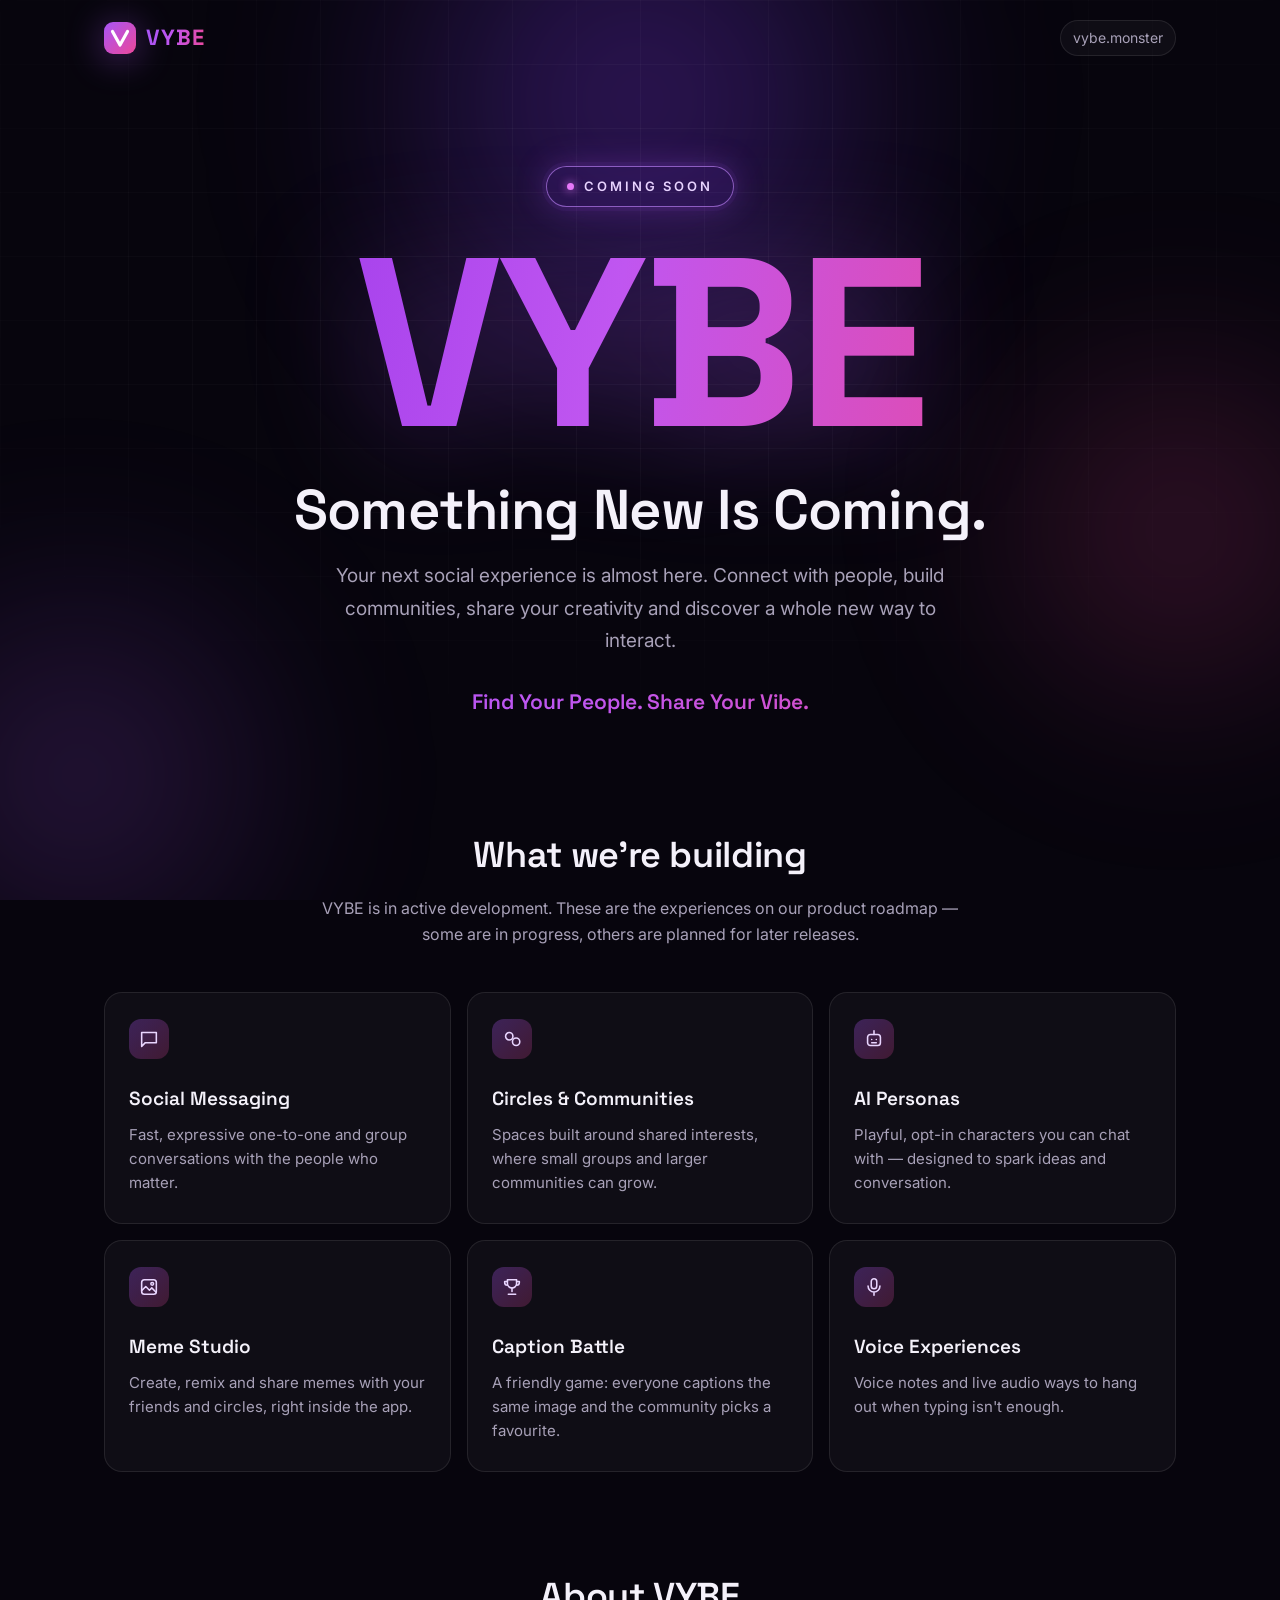
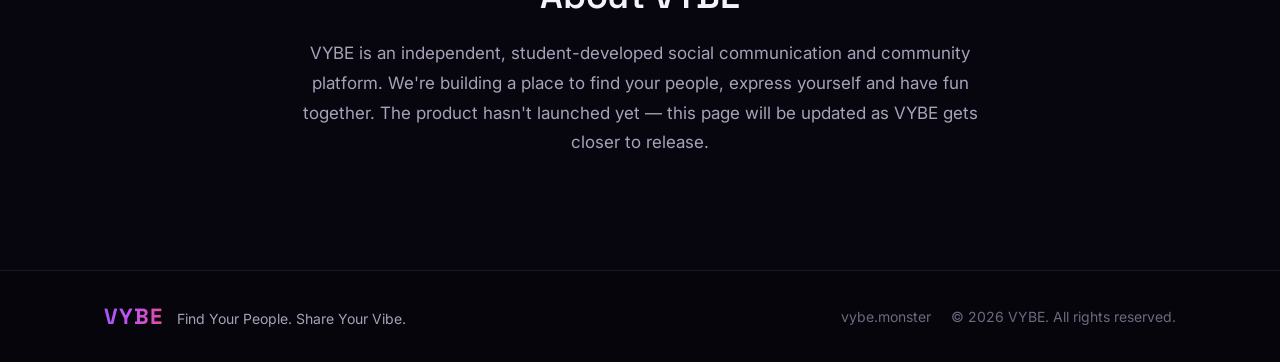
==== index.html @ 58b7d262 "VYBE coming soon landing page Co-Authored-By: Claude Opus 5.5 <noreply@anthropic.com>" ====
<!doctype html>
<html lang="en">
<head>
  <meta charset="utf-8">
  <meta name="viewport" content="width=device-width, initial-scale=1">
  <title>VYBE — Coming Soon | Find Your People. Share Your Vibe.</title>
  <meta name="description" content="VYBE is an upcoming social communication and community platform, independently developed by a student team. Messaging, circles, creative tools and more — coming soon.">
  <meta name="theme-color" content="#07050d">
  <meta name="color-scheme" content="dark">
  <link rel="canonical" href="https://vybe.monster/">
  <link rel="icon" href="/favicon.svg" type="image/svg+xml">
  <link rel="icon" href="/favicon-32.png" sizes="32x32" type="image/png">
  <link rel="apple-touch-icon" href="/apple-touch-icon.png">

  <!-- Open Graph / social -->
  <meta property="og:type" content="website">
  <meta property="og:site_name" content="VYBE">
  <meta property="og:url" content="https://vybe.monster/">
  <meta property="og:title" content="VYBE — Coming Soon">
  <meta property="og:description" content="Find Your People. Share Your Vibe. An upcoming social communication and community platform, independently developed by a student team.">
  <meta property="og:image" content="https://vybe.monster/og-image.png">
  <meta property="og:image:width" content="1200">
  <meta property="og:image:height" content="630">
  <meta property="og:image:alt" content="VYBE — Coming Soon. Find Your People. Share Your Vibe.">
  <meta name="twitter:card" content="summary_large_image">
  <meta name="twitter:title" content="VYBE — Coming Soon">
  <meta name="twitter:description" content="Find Your People. Share Your Vibe. An upcoming social platform, independently developed by a student team.">
  <meta name="twitter:image" content="https://vybe.monster/og-image.png">

  <script type="application/ld+json">
  {"@context":"https://schema.org","@type":"WebSite","name":"VYBE","url":"https://vybe.monster/","description":"VYBE is an upcoming social communication and community platform, independently developed by a student team."}
  </script>

  <link rel="preconnect" href="https://fonts.googleapis.com">
  <link rel="preconnect" href="https://fonts.gstatic.com" crossorigin>
  <link href="https://fonts.googleapis.com/css2?family=Space+Grotesk:wght@500;600;700&family=Inter:wght@400;500;600&display=swap" rel="stylesheet">
  <link rel="stylesheet" href="/styles.css">
</head>
<body>
  <a class="skip" href="#main">Skip to content</a>

  <div class="bg" aria-hidden="true">
    <div class="glow glow-a"></div>
    <div class="glow glow-b"></div>
    <div class="glow glow-c"></div>
    <div class="grid"></div>
  </div>

  <header class="site-header">
    <div class="wrap header-inner">
      <a class="brand" href="/" aria-label="VYBE home">
        <svg class="brand-mark" viewBox="0 0 32 32" aria-hidden="true"><defs><linearGradient id="hm" x1="0" y1="0" x2="1" y2="1"><stop offset="0" stop-color="#a855f7"/><stop offset="1" stop-color="#ec4899"/></linearGradient></defs><rect width="32" height="32" rx="9" fill="url(#hm)"/><path d="M8.5 9.5 16 23l7.5-13.5" fill="none" stroke="#fff" stroke-width="3.2" stroke-linecap="round" stroke-linejoin="round"/></svg>
        <span class="brand-word">VYBE</span>
      </a>
      <span class="domain">vybe.monster</span>
    </div>
  </header>

  <main id="main">
    <section class="hero wrap" aria-labelledby="hero-title">
      <p class="badge reveal" style="--d:0ms"><span class="dot" aria-hidden="true"></span>Coming Soon</p>
      <p class="mega reveal" style="--d:80ms" aria-hidden="true">VYBE</p>
      <h1 id="hero-title" class="reveal" style="--d:160ms">Something New Is Coming.</h1>
      <p class="lede reveal" style="--d:240ms">Your next social experience is almost here. Connect with people, build communities, share your creativity and discover a whole new way to interact.</p>
      <p class="tagline reveal" style="--d:320ms">Find Your People. Share Your Vibe.</p>
    </section>

    <section class="features wrap" aria-labelledby="features-title">
      <div class="section-head reveal" style="--d:0ms">
        <h2 id="features-title">What we're building</h2>
        <p>VYBE is in active development. These are the experiences on our product roadmap — some are in progress, others are planned for later releases.</p>
      </div>
      <ul class="cards">
        <li class="card reveal" style="--d:0ms">
          <svg viewBox="0 0 24 24" aria-hidden="true"><path d="M4 5h16v11H8l-4 4z"/></svg>
          <h3>Social Messaging</h3>
          <p>Fast, expressive one-to-one and group conversations with the people who matter.</p>
        </li>
        <li class="card reveal" style="--d:60ms">
          <svg viewBox="0 0 24 24" aria-hidden="true"><circle cx="9" cy="9" r="4"/><circle cx="16.5" cy="15" r="4"/></svg>
          <h3>Circles &amp; Communities</h3>
          <p>Spaces built around shared interests, where small groups and larger communities can grow.</p>
        </li>
        <li class="card reveal" style="--d:120ms">
          <svg viewBox="0 0 24 24" aria-hidden="true"><rect x="5" y="7" width="14" height="12" rx="3"/><path d="M12 3v4M9.5 12.5h.01M14.5 12.5h.01M9.5 16h5"/></svg>
          <h3>AI Personas</h3>
          <p>Playful, opt-in characters you can chat with — designed to spark ideas and conversation.</p>
        </li>
        <li class="card reveal" style="--d:180ms">
          <svg viewBox="0 0 24 24" aria-hidden="true"><rect x="4" y="4" width="16" height="16" rx="3"/><path d="m4 16 4.5-4.5 4 4L15 13l5 5"/><circle cx="15.5" cy="8.5" r="1.5"/></svg>
          <h3>Meme Studio</h3>
          <p>Create, remix and share memes with your friends and circles, right inside the app.</p>
        </li>
        <li class="card reveal" style="--d:240ms">
          <svg viewBox="0 0 24 24" aria-hidden="true"><path d="M7 4h10v4a5 5 0 0 1-10 0z"/><path d="M12 13v4M8 20h8M7 6H4v1a3 3 0 0 0 3 3M17 6h3v1a3 3 0 0 1-3 3"/></svg>
          <h3>Caption Battle</h3>
          <p>A friendly game: everyone captions the same image and the community picks a favourite.</p>
        </li>
        <li class="card reveal" style="--d:300ms">
          <svg viewBox="0 0 24 24" aria-hidden="true"><rect x="9" y="3" width="6" height="11" rx="3"/><path d="M5.5 11a6.5 6.5 0 0 0 13 0M12 17.5V21"/></svg>
          <h3>Voice Experiences</h3>
          <p>Voice notes and live audio ways to hang out when typing isn't enough.</p>
        </li>
      </ul>
    </section>

    <section class="about wrap reveal" aria-labelledby="about-title">
      <h2 id="about-title">About VYBE</h2>
      <p>VYBE is an independent, student-developed social communication and community platform. We're building a place to find your people, express yourself and have fun together. The product hasn't launched yet — this page will be updated as VYBE gets closer to release.</p>
    </section>
  </main>

  <footer class="site-footer">
    <div class="wrap footer-inner">
      <div class="footer-brand">
        <span class="brand-word">VYBE</span>
        <span class="footer-tag">Find Your People. Share Your Vibe.</span>
      </div>
      <div class="footer-meta">
        <span>vybe.monster</span>
        <span>&copy; <span id="year">2026</span> VYBE. All rights reserved.</span>
      </div>
    </div>
  </footer>

  <script>
    document.getElementById('year').textContent = new Date().getFullYear();
    document.documentElement.classList.add('js');
    if ('IntersectionObserver' in window) {
      const io = new IntersectionObserver((entries) => {
        for (const e of entries) if (e.isIntersecting) { e.target.classList.add('in'); io.unobserve(e.target); }
      }, { rootMargin: '0px 0px -8% 0px' });
      document.querySelectorAll('.reveal').forEach((el) => io.observe(el));
    } else {
      document.querySelectorAll('.reveal').forEach((el) => el.classList.add('in'));
    }
  </script>
</body>
</html>
---- styles.css ----
:root {
  --bg: #07050d;
  --surface: rgba(255, 255, 255, 0.035);
  --border: rgba(255, 255, 255, 0.09);
  --text: #f4f1fa;
  --muted: #a8a1b8;
  --faint: #6f6880;
  --violet: #a855f7;
  --purple: #7c3aed;
  --pink: #ec4899;
  --grad: linear-gradient(100deg, #a855f7 0%, #c056f0 45%, #ec4899 100%);
  --display: "Space Grotesk", system-ui, -apple-system, "Segoe UI", sans-serif;
  --body: "Inter", system-ui, -apple-system, "Segoe UI", sans-serif;
  --wrap: 1120px;
}

*, *::before, *::after { box-sizing: border-box; }
html { -webkit-text-size-adjust: 100%; scroll-behavior: smooth; }
body {
  margin: 0;
  min-height: 100vh;
  background: var(--bg);
  color: var(--text);
  font-family: var(--body);
  font-size: 16px;
  line-height: 1.6;
  -webkit-font-smoothing: antialiased;
  overflow-x: hidden;
}
h1, h2, h3, p { margin: 0; }
ul { margin: 0; padding: 0; list-style: none; }
a { color: inherit; }

.wrap { width: 100%; max-width: var(--wrap); margin: 0 auto; padding-left: 24px; padding-right: 24px; }

.skip {
  position: absolute; left: 16px; top: -48px; z-index: 10;
  background: #fff; color: #000; padding: 8px 14px; border-radius: 8px; text-decoration: none;
}
.skip:focus { top: 12px; }

/* ---------- background lighting ---------- */
.bg { position: fixed; inset: 0; z-index: -1; overflow: hidden; pointer-events: none; }
.glow { position: absolute; border-radius: 50%; filter: blur(90px); opacity: .55; will-change: transform; }
.glow-a { width: 720px; height: 720px; left: 50%; top: -260px; margin-left: -360px;
  background: radial-gradient(circle, rgba(124, 58, 237, .75), transparent 65%); animation: drift 18s ease-in-out infinite alternate; }
.glow-b { width: 520px; height: 520px; right: -160px; top: 30%;
  background: radial-gradient(circle, rgba(236, 72, 153, .45), transparent 65%); animation: drift 22s ease-in-out infinite alternate-reverse; }
.glow-c { width: 560px; height: 560px; left: -200px; top: 55%;
  background: radial-gradient(circle, rgba(168, 85, 247, .45), transparent 65%); animation: drift 26s ease-in-out infinite alternate; }
.grid { position: absolute; inset: 0;
  background-image: linear-gradient(rgba(255,255,255,.035) 1px, transparent 1px), linear-gradient(90deg, rgba(255,255,255,.035) 1px, transparent 1px);
  background-size: 64px 64px;
  mask-image: radial-gradient(ellipse 70% 55% at 50% 30%, #000 30%, transparent 100%);
  -webkit-mask-image: radial-gradient(ellipse 70% 55% at 50% 30%, #000 30%, transparent 100%); }
@keyframes drift { from { transform: translate3d(0, 0, 0) scale(1); } to { transform: translate3d(40px, 30px, 0) scale(1.08); } }

/* ---------- header ---------- */
.site-header { position: relative; z-index: 2; }
.header-inner { display: flex; align-items: center; justify-content: space-between; height: 76px; }
.brand { display: inline-flex; align-items: center; gap: 10px; text-decoration: none; border-radius: 10px; }
.brand-mark { width: 32px; height: 32px; filter: drop-shadow(0 4px 18px rgba(168, 85, 247, .45)); }
.brand-word {
  font-family: var(--display); font-weight: 700; font-size: 22px; letter-spacing: .04em;
  background: var(--grad); -webkit-background-clip: text; background-clip: text; color: transparent;
}
.domain { font-size: 14px; color: var(--muted); padding: 6px 12px; border: 1px solid var(--border); border-radius: 999px; background: var(--surface); }

/* ---------- hero ---------- */
.hero { text-align: center; padding-top: clamp(48px, 10vh, 112px); padding-bottom: clamp(72px, 12vh, 128px); }
.badge {
  display: inline-flex; align-items: center; gap: 10px;
  padding: 9px 20px; border-radius: 999px;
  border: 1.5px solid rgba(192, 132, 252, .65);
  color: #e9d5ff; font-weight: 600; font-size: 13px; letter-spacing: .22em; text-transform: uppercase;
  background: rgba(124, 58, 237, .1);
  box-shadow: 0 0 0 4px rgba(168, 85, 247, .06), 0 0 32px rgba(168, 85, 247, .28);
}
.dot { width: 7px; height: 7px; border-radius: 50%; background: #e879f9; box-shadow: 0 0 10px #e879f9; animation: blink 2.4s ease-in-out infinite; }
@keyframes blink { 50% { opacity: .35; } }

.mega {
  margin-top: 28px;
  font-family: var(--display); font-weight: 700; line-height: .9;
  font-size: clamp(88px, 21vw, 240px); letter-spacing: -.02em;
  background: linear-gradient(100deg, #9333ea 0%, #c056f0 30%, #ec4899 60%, #c056f0 80%, #a855f7 100%); background-size: 160% 100%;
  -webkit-background-clip: text; background-clip: text; color: transparent;
  filter: drop-shadow(0 10px 60px rgba(168, 85, 247, .35));
  animation: shimmer 9s ease-in-out infinite alternate;
}
@keyframes shimmer { from { background-position: 0% 50%; } to { background-position: 100% 50%; } }

.hero h1 {
  margin-top: 28px;
  font-family: var(--display); font-weight: 600;
  font-size: clamp(30px, 5vw, 56px); line-height: 1.1; letter-spacing: -.015em;
}
.lede { margin: 20px auto 0; max-width: 620px; color: var(--muted); font-size: clamp(16px, 1.6vw, 19px); line-height: 1.7; }
.tagline {
  margin-top: 28px; font-family: var(--display); font-weight: 600; font-size: clamp(17px, 2vw, 21px);
  background: var(--grad); -webkit-background-clip: text; background-clip: text; color: transparent;
}

/* ---------- features ---------- */
.features { padding-bottom: 96px; }
.section-head { text-align: center; max-width: 640px; margin: 0 auto 44px; }
.section-head h2, .about h2 { font-family: var(--display); font-weight: 600; font-size: clamp(26px, 3.4vw, 36px); letter-spacing: -.01em; }
.section-head p { margin-top: 12px; color: var(--muted); }

.cards { display: grid; grid-template-columns: repeat(3, 1fr); gap: 16px; }
.card {
  position: relative; padding: 26px 24px 28px; border-radius: 18px;
  background: var(--surface); border: 1px solid var(--border);
  transition: transform .35s ease, border-color .35s ease, background .35s ease;
}
.card:hover { transform: translateY(-3px); border-color: rgba(192, 132, 252, .4); background: rgba(168, 85, 247, .06); }
.card svg {
  width: 40px; height: 40px; padding: 9px; border-radius: 12px;
  fill: none; stroke: #e9d5ff; stroke-width: 1.7; stroke-linecap: round; stroke-linejoin: round;
  background: linear-gradient(135deg, rgba(168, 85, 247, .3), rgba(236, 72, 153, .22));
}
.card h3 { margin-top: 18px; font-family: var(--display); font-weight: 600; font-size: 19px; }
.card p { margin-top: 8px; color: var(--muted); font-size: 15px; line-height: 1.6; }

/* ---------- about ---------- */
.about {
  max-width: 760px; text-align: center; padding-bottom: 112px;
}
.about p { margin-top: 14px; color: var(--muted); font-size: 17px; line-height: 1.75; }

/* ---------- footer ---------- */
.site-footer { border-top: 1px solid var(--border); background: rgba(7, 5, 13, .6); }
.footer-inner { display: flex; align-items: center; justify-content: space-between; gap: 16px; padding-top: 28px; padding-bottom: 28px; }
.footer-brand { display: flex; align-items: baseline; gap: 14px; flex-wrap: wrap; }
.footer-tag { color: var(--muted); font-size: 14px; }
.footer-meta { display: flex; gap: 20px; color: var(--faint); font-size: 14px; flex-wrap: wrap; justify-content: flex-end; }

/* ---------- motion ---------- */
.js .reveal { opacity: 0; transform: translateY(18px); transition: opacity .8s cubic-bezier(.2,.7,.2,1) var(--d, 0ms), transform .8s cubic-bezier(.2,.7,.2,1) var(--d, 0ms); }
.js .reveal.in { opacity: 1; transform: none; }
/* Hero content stays visible even if JS or animation timing is unavailable; it only slides in. */
.js .hero .reveal { opacity: 1; transform: none; transition: none; animation: rise .9s cubic-bezier(.2,.7,.2,1) var(--d, 0ms) both; }
@keyframes rise { from { transform: translateY(16px); } to { transform: none; } }

@media (prefers-reduced-motion: reduce) {
  *, *::before, *::after { animation: none !important; transition: none !important; }
  .js .reveal { opacity: 1; transform: none; }
}

a:focus-visible { outline: 2px solid #c084fc; outline-offset: 4px; }

/* ---------- responsive ---------- */
@media (max-width: 900px) {
  .cards { grid-template-columns: repeat(2, 1fr); }
}
@media (max-width: 600px) {
  .wrap { padding-left: 16px; padding-right: 16px; }
  .header-inner { height: 64px; }
  .domain { font-size: 13px; padding: 5px 10px; }
  .cards { grid-template-columns: 1fr; }
  .badge { font-size: 12px; letter-spacing: .18em; }
  .footer-inner { flex-direction: column; align-items: flex-start; }
  .footer-meta { justify-content: flex-start; gap: 6px 16px; }
  .glow { filter: blur(70px); }
  .glow-a { width: 480px; height: 480px; margin-left: -240px; top: -180px; }
}
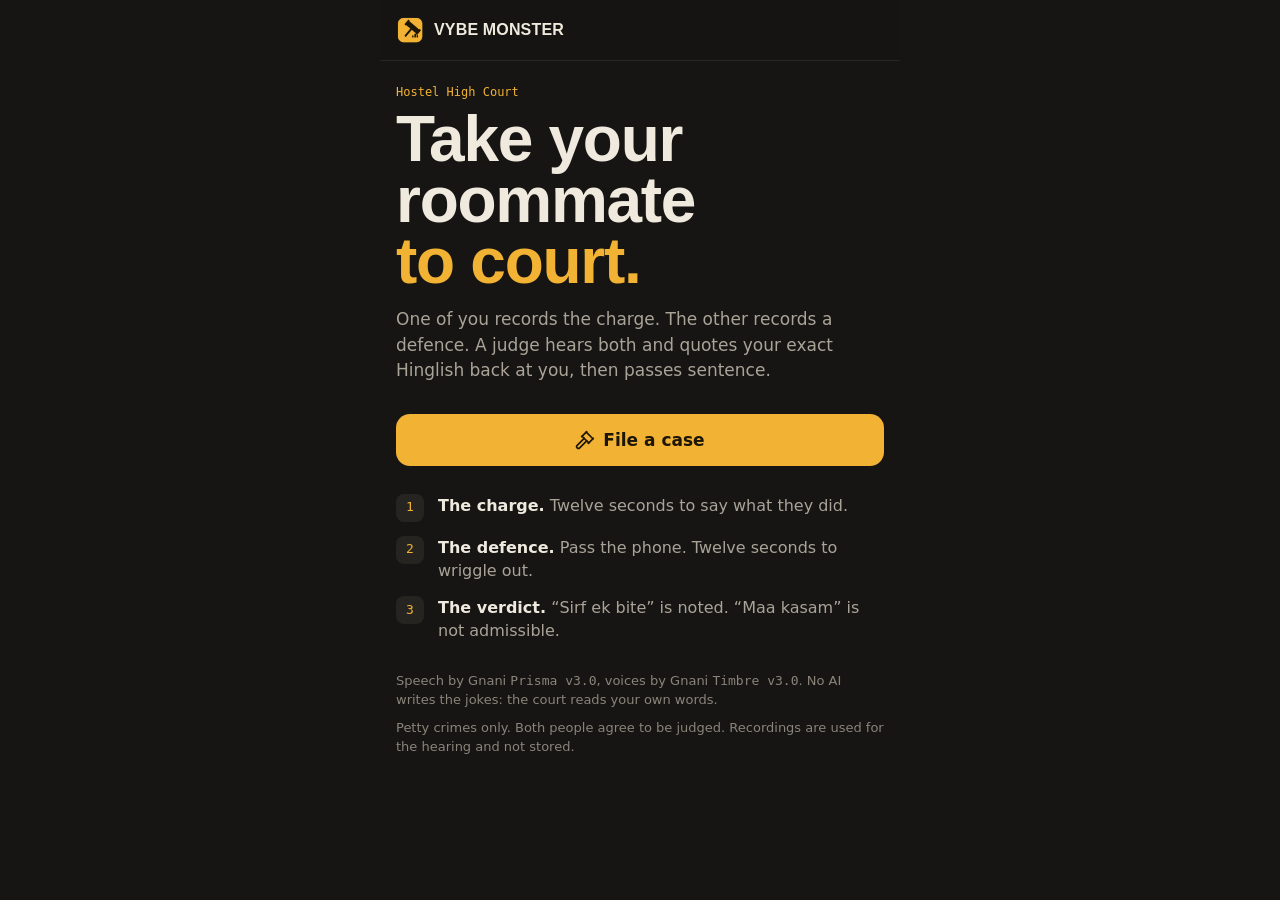
==== commit 368b53ad: "Launch VYBE MONSTER: Hostel High Court PWA (previous landing in history)" ====
--- a/index.html
+++ b/index.html
@@ -1,139 +1,26 @@
 <!doctype html>
 <html lang="en">
-<head>
-  <meta charset="utf-8">
-  <meta name="viewport" content="width=device-width, initial-scale=1">
-  <title>VYBE — Coming Soon | Find Your People. Share Your Vibe.</title>
-  <meta name="description" content="VYBE is an upcoming social communication and community platform, independently developed by a student team. Messaging, circles, creative tools and more — coming soon.">
-  <meta name="theme-color" content="#07050d">
-  <meta name="color-scheme" content="dark">
-  <link rel="canonical" href="https://vybe.monster/">
-  <link rel="icon" href="/favicon.svg" type="image/svg+xml">
-  <link rel="icon" href="/favicon-32.png" sizes="32x32" type="image/png">
-  <link rel="apple-touch-icon" href="/apple-touch-icon.png">
-
-  <!-- Open Graph / social -->
-  <meta property="og:type" content="website">
-  <meta property="og:site_name" content="VYBE">
-  <meta property="og:url" content="https://vybe.monster/">
-  <meta property="og:title" content="VYBE — Coming Soon">
-  <meta property="og:description" content="Find Your People. Share Your Vibe. An upcoming social communication and community platform, independently developed by a student team.">
-  <meta property="og:image" content="https://vybe.monster/og-image.png">
-  <meta property="og:image:width" content="1200">
-  <meta property="og:image:height" content="630">
-  <meta property="og:image:alt" content="VYBE — Coming Soon. Find Your People. Share Your Vibe.">
-  <meta name="twitter:card" content="summary_large_image">
-  <meta name="twitter:title" content="VYBE — Coming Soon">
-  <meta name="twitter:description" content="Find Your People. Share Your Vibe. An upcoming social platform, independently developed by a student team.">
-  <meta name="twitter:image" content="https://vybe.monster/og-image.png">
-
-  <script type="application/ld+json">
-  {"@context":"https://schema.org","@type":"WebSite","name":"VYBE","url":"https://vybe.monster/","description":"VYBE is an upcoming social communication and community platform, independently developed by a student team."}
-  </script>
-
-  <link rel="preconnect" href="https://fonts.googleapis.com">
-  <link rel="preconnect" href="https://fonts.gstatic.com" crossorigin>
-  <link href="https://fonts.googleapis.com/css2?family=Space+Grotesk:wght@500;600;700&family=Inter:wght@400;500;600&display=swap" rel="stylesheet">
-  <link rel="stylesheet" href="/styles.css">
-</head>
-<body>
-  <a class="skip" href="#main">Skip to content</a>
-
-  <div class="bg" aria-hidden="true">
-    <div class="glow glow-a"></div>
-    <div class="glow glow-b"></div>
-    <div class="glow glow-c"></div>
-    <div class="grid"></div>
-  </div>
-
-  <header class="site-header">
-    <div class="wrap header-inner">
-      <a class="brand" href="/" aria-label="VYBE home">
-        <svg class="brand-mark" viewBox="0 0 32 32" aria-hidden="true"><defs><linearGradient id="hm" x1="0" y1="0" x2="1" y2="1"><stop offset="0" stop-color="#a855f7"/><stop offset="1" stop-color="#ec4899"/></linearGradient></defs><rect width="32" height="32" rx="9" fill="url(#hm)"/><path d="M8.5 9.5 16 23l7.5-13.5" fill="none" stroke="#fff" stroke-width="3.2" stroke-linecap="round" stroke-linejoin="round"/></svg>
-        <span class="brand-word">VYBE</span>
-      </a>
-      <span class="domain">vybe.monster</span>
-    </div>
-  </header>
-
-  <main id="main">
-    <section class="hero wrap" aria-labelledby="hero-title">
-      <p class="badge reveal" style="--d:0ms"><span class="dot" aria-hidden="true"></span>Coming Soon</p>
-      <p class="mega reveal" style="--d:80ms" aria-hidden="true">VYBE</p>
-      <h1 id="hero-title" class="reveal" style="--d:160ms">Something New Is Coming.</h1>
-      <p class="lede reveal" style="--d:240ms">Your next social experience is almost here. Connect with people, build communities, share your creativity and discover a whole new way to interact.</p>
-      <p class="tagline reveal" style="--d:320ms">Find Your People. Share Your Vibe.</p>
-    </section>
-
-    <section class="features wrap" aria-labelledby="features-title">
-      <div class="section-head reveal" style="--d:0ms">
-        <h2 id="features-title">What we're building</h2>
-        <p>VYBE is in active development. These are the experiences on our product roadmap — some are in progress, others are planned for later releases.</p>
-      </div>
-      <ul class="cards">
-        <li class="card reveal" style="--d:0ms">
-          <svg viewBox="0 0 24 24" aria-hidden="true"><path d="M4 5h16v11H8l-4 4z"/></svg>
-          <h3>Social Messaging</h3>
-          <p>Fast, expressive one-to-one and group conversations with the people who matter.</p>
-        </li>
-        <li class="card reveal" style="--d:60ms">
-          <svg viewBox="0 0 24 24" aria-hidden="true"><circle cx="9" cy="9" r="4"/><circle cx="16.5" cy="15" r="4"/></svg>
-          <h3>Circles &amp; Communities</h3>
-          <p>Spaces built around shared interests, where small groups and larger communities can grow.</p>
-        </li>
-        <li class="card reveal" style="--d:120ms">
-          <svg viewBox="0 0 24 24" aria-hidden="true"><rect x="5" y="7" width="14" height="12" rx="3"/><path d="M12 3v4M9.5 12.5h.01M14.5 12.5h.01M9.5 16h5"/></svg>
-          <h3>AI Personas</h3>
-          <p>Playful, opt-in characters you can chat with — designed to spark ideas and conversation.</p>
-        </li>
-        <li class="card reveal" style="--d:180ms">
-          <svg viewBox="0 0 24 24" aria-hidden="true"><rect x="4" y="4" width="16" height="16" rx="3"/><path d="m4 16 4.5-4.5 4 4L15 13l5 5"/><circle cx="15.5" cy="8.5" r="1.5"/></svg>
-          <h3>Meme Studio</h3>
-          <p>Create, remix and share memes with your friends and circles, right inside the app.</p>
-        </li>
-        <li class="card reveal" style="--d:240ms">
-          <svg viewBox="0 0 24 24" aria-hidden="true"><path d="M7 4h10v4a5 5 0 0 1-10 0z"/><path d="M12 13v4M8 20h8M7 6H4v1a3 3 0 0 0 3 3M17 6h3v1a3 3 0 0 1-3 3"/></svg>
-          <h3>Caption Battle</h3>
-          <p>A friendly game: everyone captions the same image and the community picks a favourite.</p>
-        </li>
-        <li class="card reveal" style="--d:300ms">
-          <svg viewBox="0 0 24 24" aria-hidden="true"><rect x="9" y="3" width="6" height="11" rx="3"/><path d="M5.5 11a6.5 6.5 0 0 0 13 0M12 17.5V21"/></svg>
-          <h3>Voice Experiences</h3>
-          <p>Voice notes and live audio ways to hang out when typing isn't enough.</p>
-        </li>
-      </ul>
-    </section>
-
-    <section class="about wrap reveal" aria-labelledby="about-title">
-      <h2 id="about-title">About VYBE</h2>
-      <p>VYBE is an independent, student-developed social communication and community platform. We're building a place to find your people, express yourself and have fun together. The product hasn't launched yet — this page will be updated as VYBE gets closer to release.</p>
-    </section>
-  </main>
-
-  <footer class="site-footer">
-    <div class="wrap footer-inner">
-      <div class="footer-brand">
-        <span class="brand-word">VYBE</span>
-        <span class="footer-tag">Find Your People. Share Your Vibe.</span>
-      </div>
-      <div class="footer-meta">
-        <span>vybe.monster</span>
-        <span>&copy; <span id="year">2026</span> VYBE. All rights reserved.</span>
-      </div>
-    </div>
-  </footer>
-
-  <script>
-    document.getElementById('year').textContent = new Date().getFullYear();
-    document.documentElement.classList.add('js');
-    if ('IntersectionObserver' in window) {
-      const io = new IntersectionObserver((entries) => {
-        for (const e of entries) if (e.isIntersecting) { e.target.classList.add('in'); io.unobserve(e.target); }
-      }, { rootMargin: '0px 0px -8% 0px' });
-      document.querySelectorAll('.reveal').forEach((el) => io.observe(el));
-    } else {
-      document.querySelectorAll('.reveal').forEach((el) => el.classList.add('in'));
-    }
-  </script>
-</body>
+  <head>
+    <meta charset="UTF-8" />
+    <meta name="viewport" content="width=device-width, initial-scale=1, viewport-fit=cover" />
+    <title>VYBE MONSTER · Hostel High Court</title>
+    <meta name="description" content="Take your roommate to court. Record the charge and the defence, and hear a judge rule on exactly how you talk. Voices by Gnani." />
+    <meta name="theme-color" content="#161513" />
+    <link rel="icon" href="/favicon.svg" type="image/svg+xml" />
+    <link rel="apple-touch-icon" href="/icons/apple-touch-icon.png" />
+    <meta name="apple-mobile-web-app-capable" content="yes" />
+    <meta name="mobile-web-app-capable" content="yes" />
+    <meta name="apple-mobile-web-app-status-bar-style" content="black-translucent" />
+    <meta name="apple-mobile-web-app-title" content="VYBE MONSTER" />
+    <meta property="og:title" content="VYBE MONSTER · Hostel High Court" />
+    <meta property="og:description" content="Take your roommate to court. The judge quotes your exact Hinglish back at you." />
+    <meta property="og:image" content="https://vybe.monster/og.png" />
+    <meta property="og:url" content="https://vybe.monster/" />
+    <meta name="twitter:card" content="summary_large_image" />
+    <script type="module" crossorigin src="/assets/index-DCNBpfU8.js"></script>
+    <link rel="stylesheet" crossorigin href="/assets/index-Bb69Va3X.css">
+  <link rel="manifest" href="/manifest.webmanifest"></head>
+  <body>
+    <div id="root"></div>
+  </body>
 </html>
--- a/assets/index-Bb69Va3X.css
+++ b/assets/index-Bb69Va3X.css
@@ -0,0 +1 @@
+@font-face{font-family:Figtree Variable;font-style:normal;font-display:swap;font-weight:300 900;src:url(/assets/figtree-latin-ext-wght-normal-DCwSJGxG.woff2)format("woff2-variations");unicode-range:U+100-2BA,U+2BD-2C5,U+2C7-2CC,U+2CE-2D7,U+2DD-2FF,U+304,U+308,U+329,U+1D00-1DBF,U+1E00-1E9F,U+1EF2-1EFF,U+2020,U+20A0-20AB,U+20AD-20C0,U+2113,U+2C60-2C7F,U+A720-A7FF}@font-face{font-family:Figtree Variable;font-style:normal;font-display:swap;font-weight:300 900;src:url(/assets/figtree-latin-wght-normal-D_ZTVpCC.woff2)format("woff2-variations");unicode-range:U+??,U+131,U+152-153,U+2BB-2BC,U+2C6,U+2DA,U+2DC,U+304,U+308,U+329,U+2000-206F,U+20AC,U+2122,U+2191,U+2193,U+2212,U+2215,U+FEFF,U+FFFD}@font-face{font-family:Bricolage Grotesque Variable;font-style:normal;font-display:swap;font-weight:200 800;src:url(/assets/bricolage-grotesque-vietnamese-wght-normal-BUzh504Q.woff2)format("woff2-variations");unicode-range:U+102-103,U+110-111,U+128-129,U+168-169,U+1A0-1A1,U+1AF-1B0,U+300-301,U+303-304,U+308-309,U+323,U+329,U+1EA0-1EF9,U+20AB}@font-face{font-family:Bricolage Grotesque Variable;font-style:normal;font-display:swap;font-weight:200 800;src:url(/assets/bricolage-grotesque-latin-ext-wght-normal-CcLUaPy7.woff2)format("woff2-variations");unicode-range:U+100-2BA,U+2BD-2C5,U+2C7-2CC,U+2CE-2D7,U+2DD-2FF,U+304,U+308,U+329,U+1D00-1DBF,U+1E00-1E9F,U+1EF2-1EFF,U+2020,U+20A0-20AB,U+20AD-20C0,U+2113,U+2C60-2C7F,U+A720-A7FF}@font-face{font-family:Bricolage Grotesque Variable;font-style:normal;font-display:swap;font-weight:200 800;src:url(/assets/bricolage-grotesque-latin-wght-normal-DLoelf7F.woff2)format("woff2-variations");unicode-range:U+??,U+131,U+152-153,U+2BB-2BC,U+2C6,U+2DA,U+2DC,U+304,U+308,U+329,U+2000-206F,U+20AC,U+2122,U+2191,U+2193,U+2212,U+2215,U+FEFF,U+FFFD}@font-face{font-family:JetBrains Mono Variable;font-style:normal;font-display:swap;font-weight:100 800;src:url([data-uri])format("woff2-variations");unicode-range:U+460-52F,U+1C80-1C8A,U+20B4,U+2DE0-2DFF,U+A640-A69F,U+FE2E-FE2F}@font-face{font-family:JetBrains Mono Variable;font-style:normal;font-display:swap;font-weight:100 800;src:url(/assets/jetbrains-mono-cyrillic-wght-normal-D73BlboJ.woff2)format("woff2-variations");unicode-range:U+301,U+400-45F,U+490-491,U+4B0-4B1,U+2116}@font-face{font-family:JetBrains Mono Variable;font-style:normal;font-display:swap;font-weight:100 800;src:url(/assets/jetbrains-mono-greek-wght-normal-Bw9x6K1M.woff2)format("woff2-variations");unicode-range:U+370-377,U+37A-37F,U+384-38A,U+38C,U+38E-3A1,U+3A3-3FF}@font-face{font-family:JetBrains Mono Variable;font-style:normal;font-display:swap;font-weight:100 800;src:url(/assets/jetbrains-mono-vietnamese-wght-normal-Bt-aOZkq.woff2)format("woff2-variations");unicode-range:U+102-103,U+110-111,U+128-129,U+168-169,U+1A0-1A1,U+1AF-1B0,U+300-301,U+303-304,U+308-309,U+323,U+329,U+1EA0-1EF9,U+20AB}@font-face{font-family:JetBrains Mono Variable;font-style:normal;font-display:swap;font-weight:100 800;src:url(/assets/jetbrains-mono-latin-ext-wght-normal-DBQx-q_a.woff2)format("woff2-variations");unicode-range:U+100-2BA,U+2BD-2C5,U+2C7-2CC,U+2CE-2D7,U+2DD-2FF,U+304,U+308,U+329,U+1D00-1DBF,U+1E00-1E9F,U+1EF2-1EFF,U+2020,U+20A0-20AB,U+20AD-20C0,U+2113,U+2C60-2C7F,U+A720-A7FF}@font-face{font-family:JetBrains Mono Variable;font-style:normal;font-display:swap;font-weight:100 800;src:url(/assets/jetbrains-mono-latin-wght-normal-B9CIFXIH.woff2)format("woff2-variations");unicode-range:U+??,U+131,U+152-153,U+2BB-2BC,U+2C6,U+2DA,U+2DC,U+304,U+308,U+329,U+2000-206F,U+20AC,U+2122,U+2191,U+2193,U+2212,U+2215,U+FEFF,U+FFFD}:root{--deep:#12110f;--ink:#161513;--panel:#1c1a18;--panel-2:#262421;--line:#efe9de17;--fg:#efe9de;--fg-2:#aaa398;--muted:#8a847a;--accent:#f2b233;--accent-ink:#1d1606;--danger:#e5484d;--ok:#4cc38a;--sans:"Figtree Variable", ui-sans-serif, system-ui, -apple-system, "Segoe UI", sans-serif;--display:"Bricolage Grotesque Variable", "Figtree Variable", ui-sans-serif, sans-serif;--mono:"JetBrains Mono Variable", ui-monospace, "SF Mono", monospace;--ease:cubic-bezier(.2, .8, .2, 1);--lightningcss-light: ;--lightningcss-dark:initial;color-scheme:dark}*{box-sizing:border-box}html,body{background:var(--ink);color:var(--fg);font-family:var(--sans);-webkit-font-smoothing:antialiased;-webkit-tap-highlight-color:transparent;overscroll-behavior-y:none;margin:0}button,input{font:inherit;color:inherit}:focus-visible{outline:2px solid var(--accent);outline-offset:2px}.app{flex-direction:column;max-width:520px;min-height:100dvh;margin:0 auto;display:flex}.safe-top{padding-top:max(12px, env(safe-area-inset-top))}.bar{border-bottom:1px solid var(--line);-webkit-backdrop-filter:blur(10px);backdrop-filter:blur(10px);z-index:2;background:#161513eb;justify-content:space-between;align-items:center;padding-bottom:12px;padding-left:16px;padding-right:16px;display:flex;position:sticky;top:0}.brand{cursor:pointer;font-family:var(--display);letter-spacing:.01em;background:0 0;border:0;align-items:center;gap:10px;padding:4px 0;font-weight:750;display:flex}.brand img{border-radius:8px}.meta{color:var(--muted);font-size:13px}.screen{padding:24px 16px calc(32px + env(safe-area-inset-bottom));animation:rise .24s var(--ease) both;flex:1}@keyframes rise{0%{opacity:0;transform:translateY(8px)}}.kicker{color:var(--accent);font-family:var(--mono);margin:0 0 10px;font-size:12px}.hero{font-family:var(--display);letter-spacing:-.02em;margin:0 0 16px;font-size:clamp(44px,13vw,64px);font-weight:780;line-height:.95}.hero em{color:var(--accent);font-style:normal;display:block}.title{font-family:var(--display);letter-spacing:-.01em;margin:0 0 10px;font-size:30px;font-weight:740;line-height:1.08}.lede{color:var(--fg-2);margin:0 0 22px;font-size:17px;line-height:1.5}.mono{font-family:var(--mono)}.btn{cursor:pointer;min-height:52px;transition:transform .12s var(--ease), background .12s;border:1px solid #0000;border-radius:14px;justify-content:center;align-items:center;gap:8px;padding:0 20px;font-size:17px;font-weight:650;display:inline-flex}.btn:active{transform:scale(.98)}.btn.primary{background:var(--accent);color:var(--accent-ink)}.btn.primary:disabled{opacity:.4;cursor:not-allowed}.btn.ghost{background:var(--panel);border-color:var(--line)}.btn.wide{width:100%;margin-top:8px}.row{gap:10px;margin-top:8px;display:flex}.grow{flex:1}.steps{gap:14px;margin:28px 0;padding:0;list-style:none;display:grid}.steps li{color:var(--fg-2);align-items:flex-start;gap:14px;line-height:1.45;display:flex}.steps b{color:var(--fg)}.num{background:var(--panel-2);width:28px;height:28px;font-family:var(--mono);color:var(--accent);border-radius:8px;flex:none;place-items:center;font-size:13px;display:grid}.card{background:var(--panel);border:1px solid var(--line);border-radius:16px;margin-bottom:12px;padding:16px}.card p{color:var(--fg-2);margin:4px 0 0;line-height:1.5}.install{border-style:dashed;border-color:#f2b23373;align-items:center;gap:12px;display:flex}.install .btn{min-height:44px}.inline{vertical-align:-3px;color:var(--accent)}.foot{color:var(--muted);margin-top:28px;font-size:13px;line-height:1.5}.foot p{margin:0 0 8px}.field{margin-bottom:14px;display:block}.field span{color:var(--muted);margin-bottom:6px;font-size:13px;display:block}.field input{border:1px solid var(--line);background:var(--panel);border-radius:12px;width:100%;min-height:52px;padding:0 14px;font-size:17px}.check{color:var(--fg-2);align-items:flex-start;gap:12px;margin:18px 0;line-height:1.45;display:flex}.check input{width:22px;height:22px;accent-color:var(--accent);flex:none;margin-top:1px}.example{font-family:var(--mono);color:var(--muted);border-left:2px dashed #f2b23373;margin:-8px 0 8px;padding-left:12px;font-size:13px}.mic-wrap{justify-items:center;gap:14px;padding:36px 0 20px;display:grid}.mic{--p:0;cursor:pointer;background:var(--accent);width:132px;height:132px;color:var(--accent-ink);box-shadow:0 0 0 10px var(--panel), 0 0 0 11px var(--line);transition:transform .15s var(--ease);border:0;border-radius:50%;place-items:center;display:grid}.mic:active{transform:scale(.96)}.mic.live{background:conic-gradient(var(--danger) calc(var(--p) * 360deg), #7a2a2c 0);color:#fff}.timer{color:var(--fg-2);margin:0;font-size:13px}.preview{width:100%}.err{color:#ff8e91;text-align:center;line-height:1.45}.center{text-align:center;padding-top:32px}.big-icon{width:56px;height:56px;color:var(--accent);margin-bottom:18px}.gavel-anim{color:var(--accent);transform-origin:80% 80%;width:64px;animation:knock 1.1s var(--ease) infinite;margin:12px auto 24px}@keyframes knock{0%,60%,to{transform:rotate(0)}30%{transform:rotate(-28deg)}45%{transform:rotate(6deg)}}.verdict .title{margin-bottom:18px}.vs{color:var(--muted);font-size:.7em;font-weight:500}.stamp{font-family:var(--display);text-transform:uppercase;letter-spacing:.06em;border:4px solid;border-radius:10px;margin:4px 0 22px 6px;padding:6px 18px;font-size:34px;font-weight:800;animation:.42s cubic-bezier(.3,1.6,.5,1) .2s both stamp;display:inline-block;transform:rotate(-6deg)}.stamp.guilty{color:var(--danger)}.stamp.free{color:var(--ok)}@keyframes stamp{0%{opacity:0;transform:rotate(-6deg)scale(1.8)}}.player{grid-template-columns:56px 1fr;align-items:center;gap:14px;display:grid}.play{background:var(--accent);width:56px;height:56px;color:var(--accent-ink);cursor:pointer;border:0;border-radius:50%;place-items:center;display:grid}.caption{align-content:center;gap:2px;min-height:64px;display:grid}.who{font-family:var(--mono);color:var(--accent);font-size:11px}.said{font-size:15px;line-height:1.4}.progress{background:var(--panel-2);border-radius:4px;grid-column:1/-1;height:4px;overflow:hidden}.progress div{background:var(--accent);height:100%;transition:width .2s linear}.label{font-family:var(--mono);font-size:11px;color:var(--muted)!important;margin:0 0 6px!important}.sentence{font-size:18px;font-weight:600;color:var(--fg)!important}.obs{color:var(--fg);margin:0;padding-left:18px;line-height:1.5}.obs li+li{margin-top:6px}.stats{grid-template-columns:repeat(4,1fr);gap:8px;margin-bottom:12px;display:grid}.stat{background:var(--panel);border:1px solid var(--line);text-align:center;color:var(--muted);border-radius:12px;gap:2px;padding:10px 6px;font-size:11px;display:grid}.stat .mono{color:var(--fg);font-size:18px}.transcript b{color:var(--fg)}@media (prefers-reduced-motion:reduce){*{transition:none!important;animation:none!important}}.tally{text-align:center;margin:12px 0 0}
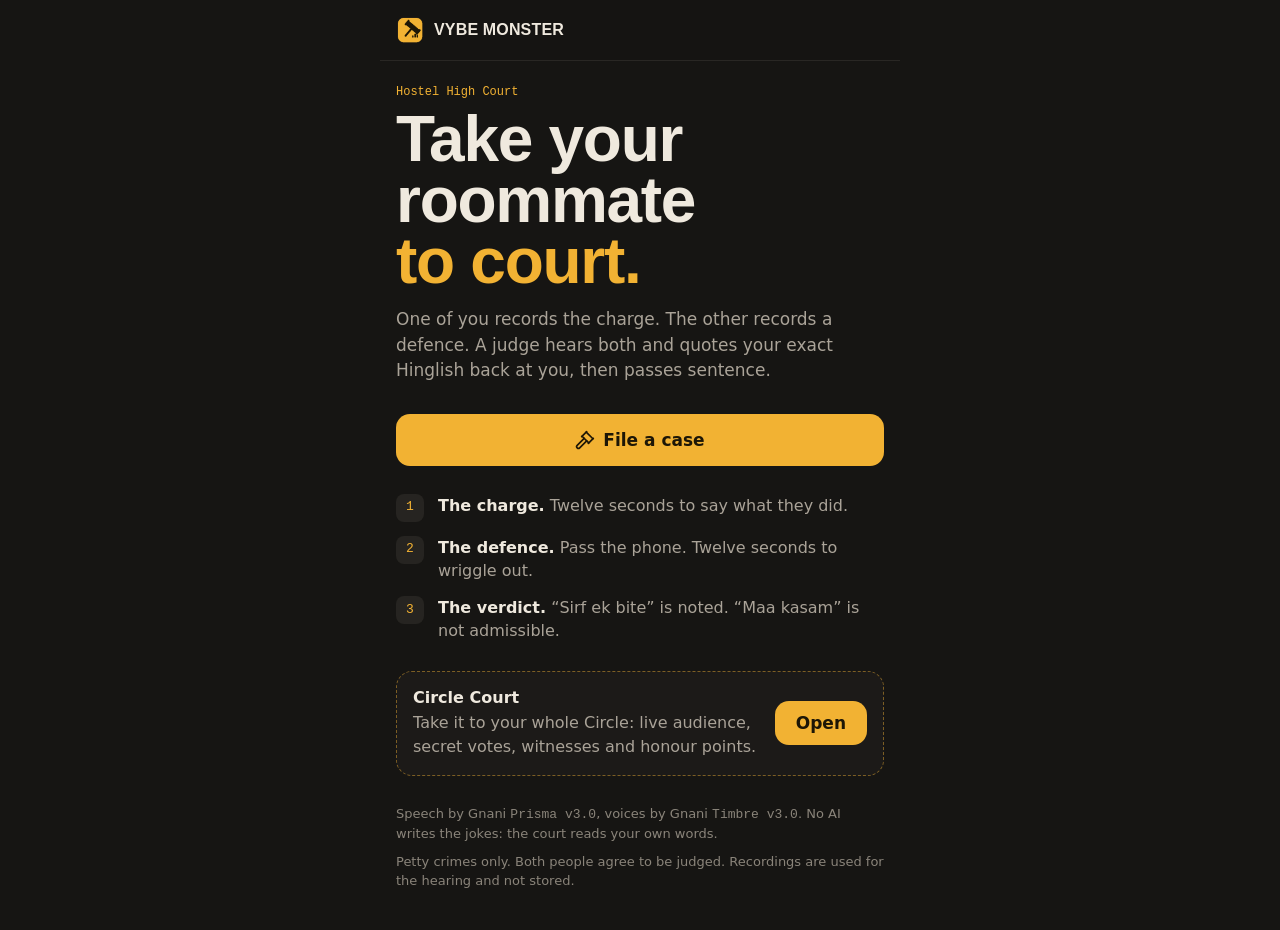
==== commit 6454b6fc: "Launch VYBE MONSTER: Hostel High Court PWA (previous landing in history)" ====
--- a/index.html
+++ b/index.html
@@ -17,8 +17,8 @@
     <meta property="og:image" content="https://vybe.monster/og.png" />
     <meta property="og:url" content="https://vybe.monster/" />
     <meta name="twitter:card" content="summary_large_image" />
-    <script type="module" crossorigin src="/assets/index-DCNBpfU8.js"></script>
-    <link rel="stylesheet" crossorigin href="/assets/index-Bb69Va3X.css">
+    <script type="module" crossorigin src="/assets/index-DO2zkUUm.js"></script>
+    <link rel="stylesheet" crossorigin href="/assets/index-DaVLyBIm.css">
   <link rel="manifest" href="/manifest.webmanifest"></head>
   <body>
     <div id="root"></div>
--- a/assets/index-DaVLyBIm.css
+++ b/assets/index-DaVLyBIm.css
@@ -0,0 +1 @@
+@font-face{font-family:Figtree Variable;font-style:normal;font-display:swap;font-weight:300 900;src:url(/assets/figtree-latin-ext-wght-normal-DCwSJGxG.woff2)format("woff2-variations");unicode-range:U+100-2BA,U+2BD-2C5,U+2C7-2CC,U+2CE-2D7,U+2DD-2FF,U+304,U+308,U+329,U+1D00-1DBF,U+1E00-1E9F,U+1EF2-1EFF,U+2020,U+20A0-20AB,U+20AD-20C0,U+2113,U+2C60-2C7F,U+A720-A7FF}@font-face{font-family:Figtree Variable;font-style:normal;font-display:swap;font-weight:300 900;src:url(/assets/figtree-latin-wght-normal-D_ZTVpCC.woff2)format("woff2-variations");unicode-range:U+??,U+131,U+152-153,U+2BB-2BC,U+2C6,U+2DA,U+2DC,U+304,U+308,U+329,U+2000-206F,U+20AC,U+2122,U+2191,U+2193,U+2212,U+2215,U+FEFF,U+FFFD}@font-face{font-family:Bricolage Grotesque Variable;font-style:normal;font-display:swap;font-weight:200 800;src:url(/assets/bricolage-grotesque-vietnamese-wght-normal-BUzh504Q.woff2)format("woff2-variations");unicode-range:U+102-103,U+110-111,U+128-129,U+168-169,U+1A0-1A1,U+1AF-1B0,U+300-301,U+303-304,U+308-309,U+323,U+329,U+1EA0-1EF9,U+20AB}@font-face{font-family:Bricolage Grotesque Variable;font-style:normal;font-display:swap;font-weight:200 800;src:url(/assets/bricolage-grotesque-latin-ext-wght-normal-CcLUaPy7.woff2)format("woff2-variations");unicode-range:U+100-2BA,U+2BD-2C5,U+2C7-2CC,U+2CE-2D7,U+2DD-2FF,U+304,U+308,U+329,U+1D00-1DBF,U+1E00-1E9F,U+1EF2-1EFF,U+2020,U+20A0-20AB,U+20AD-20C0,U+2113,U+2C60-2C7F,U+A720-A7FF}@font-face{font-family:Bricolage Grotesque Variable;font-style:normal;font-display:swap;font-weight:200 800;src:url(/assets/bricolage-grotesque-latin-wght-normal-DLoelf7F.woff2)format("woff2-variations");unicode-range:U+??,U+131,U+152-153,U+2BB-2BC,U+2C6,U+2DA,U+2DC,U+304,U+308,U+329,U+2000-206F,U+20AC,U+2122,U+2191,U+2193,U+2212,U+2215,U+FEFF,U+FFFD}@font-face{font-family:JetBrains Mono Variable;font-style:normal;font-display:swap;font-weight:100 800;src:url([data-uri])format("woff2-variations");unicode-range:U+460-52F,U+1C80-1C8A,U+20B4,U+2DE0-2DFF,U+A640-A69F,U+FE2E-FE2F}@font-face{font-family:JetBrains Mono Variable;font-style:normal;font-display:swap;font-weight:100 800;src:url(/assets/jetbrains-mono-cyrillic-wght-normal-D73BlboJ.woff2)format("woff2-variations");unicode-range:U+301,U+400-45F,U+490-491,U+4B0-4B1,U+2116}@font-face{font-family:JetBrains Mono Variable;font-style:normal;font-display:swap;font-weight:100 800;src:url(/assets/jetbrains-mono-greek-wght-normal-Bw9x6K1M.woff2)format("woff2-variations");unicode-range:U+370-377,U+37A-37F,U+384-38A,U+38C,U+38E-3A1,U+3A3-3FF}@font-face{font-family:JetBrains Mono Variable;font-style:normal;font-display:swap;font-weight:100 800;src:url(/assets/jetbrains-mono-vietnamese-wght-normal-Bt-aOZkq.woff2)format("woff2-variations");unicode-range:U+102-103,U+110-111,U+128-129,U+168-169,U+1A0-1A1,U+1AF-1B0,U+300-301,U+303-304,U+308-309,U+323,U+329,U+1EA0-1EF9,U+20AB}@font-face{font-family:JetBrains Mono Variable;font-style:normal;font-display:swap;font-weight:100 800;src:url(/assets/jetbrains-mono-latin-ext-wght-normal-DBQx-q_a.woff2)format("woff2-variations");unicode-range:U+100-2BA,U+2BD-2C5,U+2C7-2CC,U+2CE-2D7,U+2DD-2FF,U+304,U+308,U+329,U+1D00-1DBF,U+1E00-1E9F,U+1EF2-1EFF,U+2020,U+20A0-20AB,U+20AD-20C0,U+2113,U+2C60-2C7F,U+A720-A7FF}@font-face{font-family:JetBrains Mono Variable;font-style:normal;font-display:swap;font-weight:100 800;src:url(/assets/jetbrains-mono-latin-wght-normal-B9CIFXIH.woff2)format("woff2-variations");unicode-range:U+??,U+131,U+152-153,U+2BB-2BC,U+2C6,U+2DA,U+2DC,U+304,U+308,U+329,U+2000-206F,U+20AC,U+2122,U+2191,U+2193,U+2212,U+2215,U+FEFF,U+FFFD}:root{--deep:#12110f;--ink:#161513;--panel:#1c1a18;--panel-2:#262421;--line:#efe9de17;--fg:#efe9de;--fg-2:#aaa398;--muted:#8a847a;--accent:#f2b233;--accent-ink:#1d1606;--danger:#e5484d;--ok:#4cc38a;--sans:"Figtree Variable", ui-sans-serif, system-ui, -apple-system, "Segoe UI", sans-serif;--display:"Bricolage Grotesque Variable", "Figtree Variable", ui-sans-serif, sans-serif;--mono:"JetBrains Mono Variable", ui-monospace, "SF Mono", monospace;--ease:cubic-bezier(.2, .8, .2, 1);--lightningcss-light: ;--lightningcss-dark:initial;color-scheme:dark}*{box-sizing:border-box}html,body{background:var(--ink);color:var(--fg);font-family:var(--sans);-webkit-font-smoothing:antialiased;-webkit-tap-highlight-color:transparent;overscroll-behavior-y:none;margin:0}button,input{font:inherit;color:inherit}:focus-visible{outline:2px solid var(--accent);outline-offset:2px}.app{flex-direction:column;max-width:520px;min-height:100dvh;margin:0 auto;display:flex}.safe-top{padding-top:max(12px, env(safe-area-inset-top))}.bar{border-bottom:1px solid var(--line);-webkit-backdrop-filter:blur(10px);backdrop-filter:blur(10px);z-index:2;background:#161513eb;justify-content:space-between;align-items:center;padding-bottom:12px;padding-left:16px;padding-right:16px;display:flex;position:sticky;top:0}.brand{cursor:pointer;font-family:var(--display);letter-spacing:.01em;background:0 0;border:0;align-items:center;gap:10px;padding:4px 0;font-weight:750;display:flex}.brand img{border-radius:8px}.meta{color:var(--muted);font-size:13px}.screen{padding:24px 16px calc(32px + env(safe-area-inset-bottom));animation:rise .24s var(--ease) both;flex:1}@keyframes rise{0%{opacity:0;transform:translateY(8px)}}.kicker{color:var(--accent);font-family:var(--mono);margin:0 0 10px;font-size:12px}.hero{font-family:var(--display);letter-spacing:-.02em;margin:0 0 16px;font-size:clamp(44px,13vw,64px);font-weight:780;line-height:.95}.hero em{color:var(--accent);font-style:normal;display:block}.title{font-family:var(--display);letter-spacing:-.01em;margin:0 0 10px;font-size:30px;font-weight:740;line-height:1.08}.lede{color:var(--fg-2);margin:0 0 22px;font-size:17px;line-height:1.5}.mono{font-family:var(--mono)}.btn{cursor:pointer;min-height:52px;transition:transform .12s var(--ease), background .12s;border:1px solid #0000;border-radius:14px;justify-content:center;align-items:center;gap:8px;padding:0 20px;font-size:17px;font-weight:650;display:inline-flex}.btn:active{transform:scale(.98)}.btn.primary{background:var(--accent);color:var(--accent-ink)}.btn.primary:disabled{opacity:.4;cursor:not-allowed}.btn.ghost{background:var(--panel);border-color:var(--line)}.btn.wide{width:100%;margin-top:8px}.row{gap:10px;margin-top:8px;display:flex}.grow{flex:1}.steps{gap:14px;margin:28px 0;padding:0;list-style:none;display:grid}.steps li{color:var(--fg-2);align-items:flex-start;gap:14px;line-height:1.45;display:flex}.steps b{color:var(--fg)}.num{background:var(--panel-2);width:28px;height:28px;font-family:var(--mono);color:var(--accent);border-radius:8px;flex:none;place-items:center;font-size:13px;display:grid}.card{background:var(--panel);border:1px solid var(--line);border-radius:16px;margin-bottom:12px;padding:16px}.card p{color:var(--fg-2);margin:4px 0 0;line-height:1.5}.install{border-style:dashed;border-color:#f2b23373;align-items:center;gap:12px;display:flex}.install .btn{min-height:44px}.inline{vertical-align:-3px;color:var(--accent)}.foot{color:var(--muted);margin-top:28px;font-size:13px;line-height:1.5}.foot p{margin:0 0 8px}.field{margin-bottom:14px;display:block}.field span{color:var(--muted);margin-bottom:6px;font-size:13px;display:block}.field input{border:1px solid var(--line);background:var(--panel);border-radius:12px;width:100%;min-height:52px;padding:0 14px;font-size:17px}.check{color:var(--fg-2);align-items:flex-start;gap:12px;margin:18px 0;line-height:1.45;display:flex}.check input{width:22px;height:22px;accent-color:var(--accent);flex:none;margin-top:1px}.example{font-family:var(--mono);color:var(--muted);border-left:2px dashed #f2b23373;margin:-8px 0 8px;padding-left:12px;font-size:13px}.mic-wrap{justify-items:center;gap:14px;padding:36px 0 20px;display:grid}.mic{--p:0;cursor:pointer;background:var(--accent);width:132px;height:132px;color:var(--accent-ink);box-shadow:0 0 0 10px var(--panel), 0 0 0 11px var(--line);transition:transform .15s var(--ease);border:0;border-radius:50%;place-items:center;display:grid}.mic:active{transform:scale(.96)}.mic.live{background:conic-gradient(var(--danger) calc(var(--p) * 360deg), #7a2a2c 0);color:#fff}.timer{color:var(--fg-2);margin:0;font-size:13px}.preview{width:100%}.err{color:#ff8e91;text-align:center;line-height:1.45}.center{text-align:center;padding-top:32px}.big-icon{width:56px;height:56px;color:var(--accent);margin-bottom:18px}.gavel-anim{color:var(--accent);transform-origin:80% 80%;width:64px;animation:knock 1.1s var(--ease) infinite;margin:12px auto 24px}@keyframes knock{0%,60%,to{transform:rotate(0)}30%{transform:rotate(-28deg)}45%{transform:rotate(6deg)}}.verdict .title{margin-bottom:18px}.vs{color:var(--muted);font-size:.7em;font-weight:500}.stamp{font-family:var(--display);text-transform:uppercase;letter-spacing:.06em;border:4px solid;border-radius:10px;margin:4px 0 22px 6px;padding:6px 18px;font-size:34px;font-weight:800;animation:.42s cubic-bezier(.3,1.6,.5,1) .2s both stamp;display:inline-block;transform:rotate(-6deg)}.stamp.guilty{color:var(--danger)}.stamp.free{color:var(--ok)}@keyframes stamp{0%{opacity:0;transform:rotate(-6deg)scale(1.8)}}.player{grid-template-columns:56px 1fr;align-items:center;gap:14px;display:grid}.play{background:var(--accent);width:56px;height:56px;color:var(--accent-ink);cursor:pointer;border:0;border-radius:50%;place-items:center;display:grid}.caption{align-content:center;gap:2px;min-height:64px;display:grid}.who{font-family:var(--mono);color:var(--accent);font-size:11px}.said{font-size:15px;line-height:1.4}.progress{background:var(--panel-2);border-radius:4px;grid-column:1/-1;height:4px;overflow:hidden}.progress div{background:var(--accent);height:100%;transition:width .2s linear}.label{font-family:var(--mono);font-size:11px;color:var(--muted)!important;margin:0 0 6px!important}.sentence{font-size:18px;font-weight:600;color:var(--fg)!important}.obs{color:var(--fg);margin:0;padding-left:18px;line-height:1.5}.obs li+li{margin-top:6px}.stats{grid-template-columns:repeat(4,1fr);gap:8px;margin-bottom:12px;display:grid}.stat{background:var(--panel);border:1px solid var(--line);text-align:center;color:var(--muted);border-radius:12px;gap:2px;padding:10px 6px;font-size:11px;display:grid}.stat .mono{color:var(--fg);font-size:18px}.transcript b{color:var(--fg)}@media (prefers-reduced-motion:reduce){*{transition:none!important;animation:none!important}}.tally{text-align:center;margin:12px 0 0}.circle-link{color:inherit;margin-top:4px;text-decoration:none}
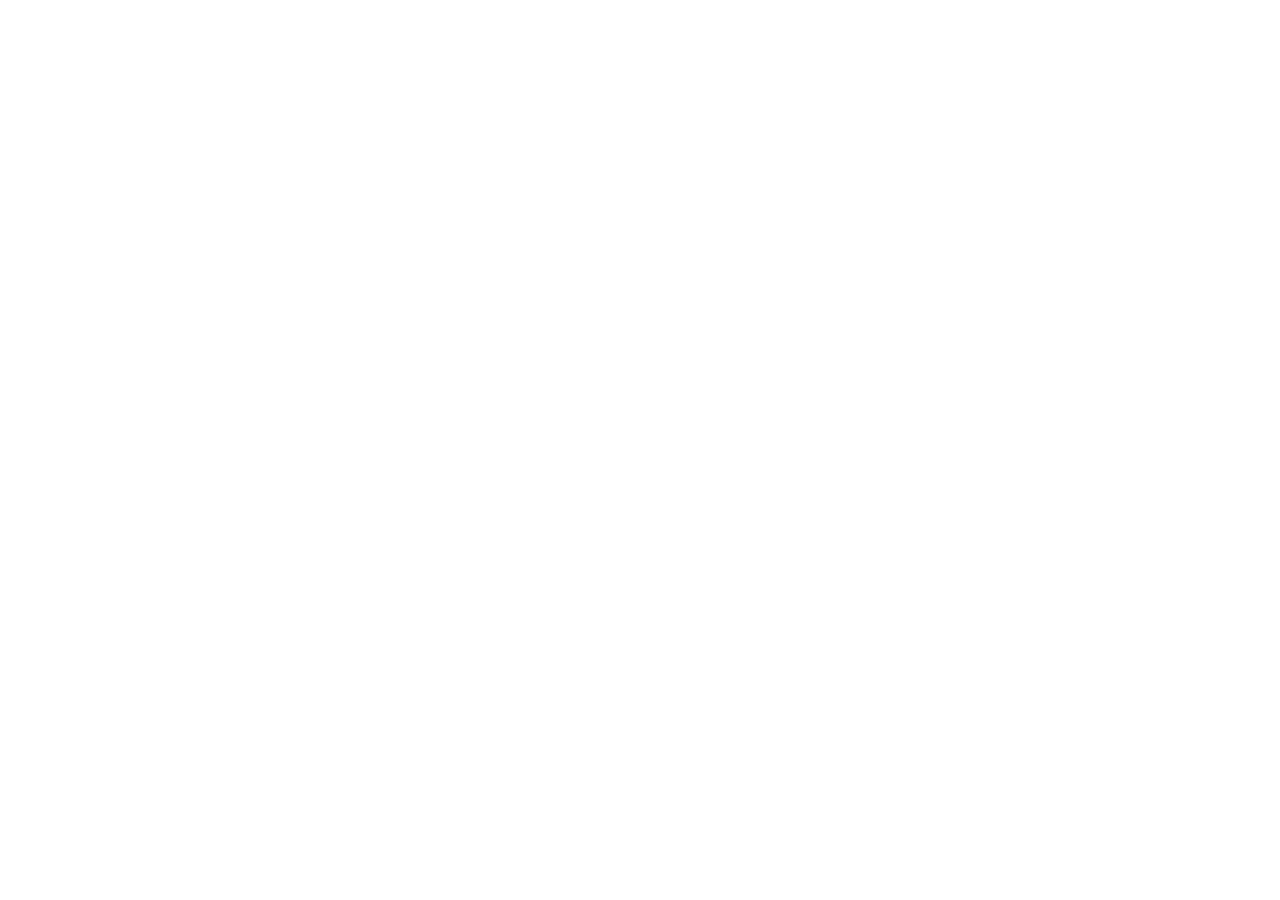
==== commit 813ded58: "vybe.monster opens the app at app.vybe.monster" ====
--- a/index.html
+++ b/index.html
@@ -3,24 +3,20 @@
   <head>
     <meta charset="UTF-8" />
     <meta name="viewport" content="width=device-width, initial-scale=1, viewport-fit=cover" />
-    <title>VYBE MONSTER · Hostel High Court</title>
-    <meta name="description" content="Take your roommate to court. Record the charge and the defence, and hear a judge rule on exactly how you talk. Voices by Gnani." />
+    <title>VYBE MONSTER</title>
     <meta name="theme-color" content="#161513" />
-    <link rel="icon" href="/favicon.svg" type="image/svg+xml" />
-    <link rel="apple-touch-icon" href="/icons/apple-touch-icon.png" />
-    <meta name="apple-mobile-web-app-capable" content="yes" />
-    <meta name="mobile-web-app-capable" content="yes" />
-    <meta name="apple-mobile-web-app-status-bar-style" content="black-translucent" />
-    <meta name="apple-mobile-web-app-title" content="VYBE MONSTER" />
-    <meta property="og:title" content="VYBE MONSTER · Hostel High Court" />
-    <meta property="og:description" content="Take your roommate to court. The judge quotes your exact Hinglish back at you." />
-    <meta property="og:image" content="https://vybe.monster/og.png" />
-    <meta property="og:url" content="https://vybe.monster/" />
-    <meta name="twitter:card" content="summary_large_image" />
-    <script type="module" crossorigin src="/assets/index-DO2zkUUm.js"></script>
-    <link rel="stylesheet" crossorigin href="/assets/index-DaVLyBIm.css">
-  <link rel="manifest" href="/manifest.webmanifest"></head>
+    <meta http-equiv="refresh" content="0; url=https://app.vybe.monster/" />
+    <link rel="canonical" href="https://app.vybe.monster/" />
+    <style>
+      body { margin: 0; min-height: 100vh; display: grid; place-items: center; background: #161513; color: #efe9de; font-family: system-ui, -apple-system, sans-serif; text-align: center; }
+      a { color: #f2b233; font-weight: 600; }
+    </style>
+    <script>
+      if ('serviceWorker' in navigator) navigator.serviceWorker.getRegistrations().then((rs) => rs.forEach((r) => r.unregister()))
+      location.replace('https://app.vybe.monster/')
+    </script>
+  </head>
   <body>
-    <div id="root"></div>
+    <p>VYBE MONSTER lives at <a href="https://app.vybe.monster/">app.vybe.monster</a>.</p>
   </body>
 </html>
